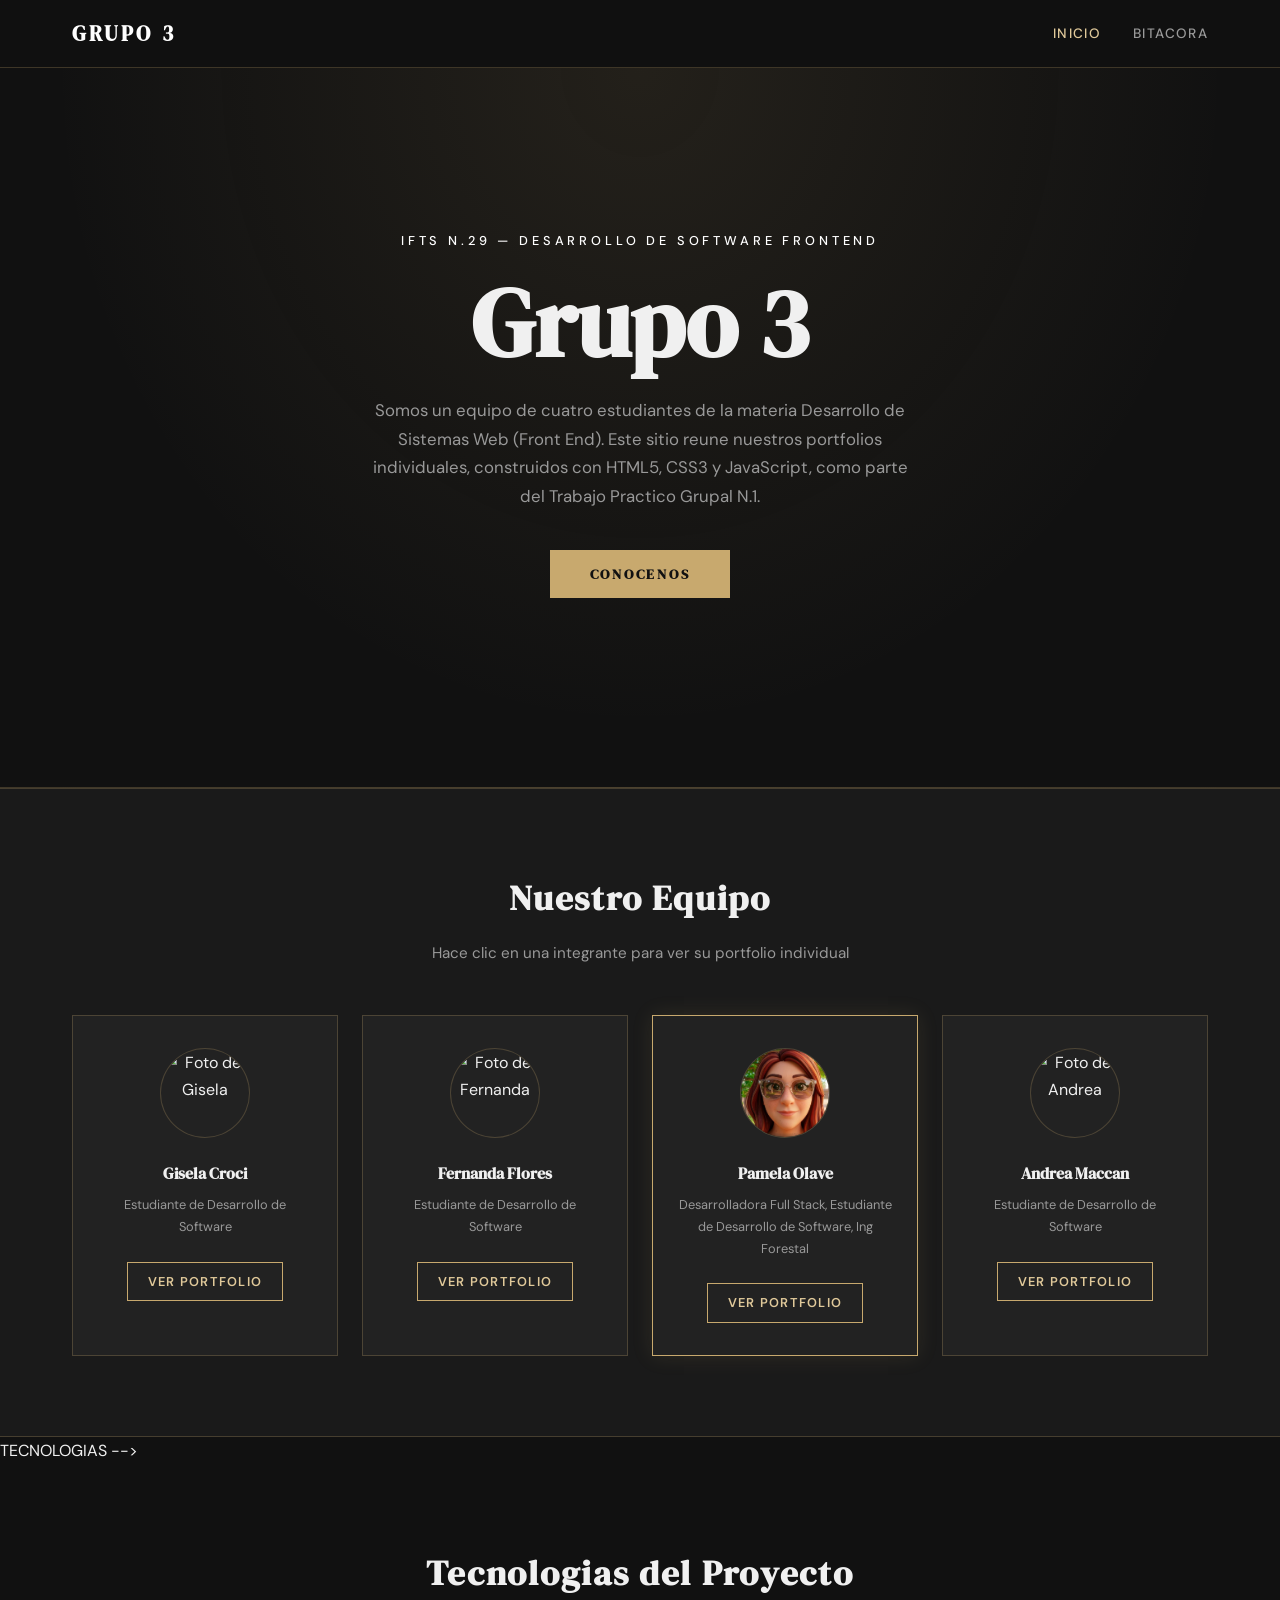
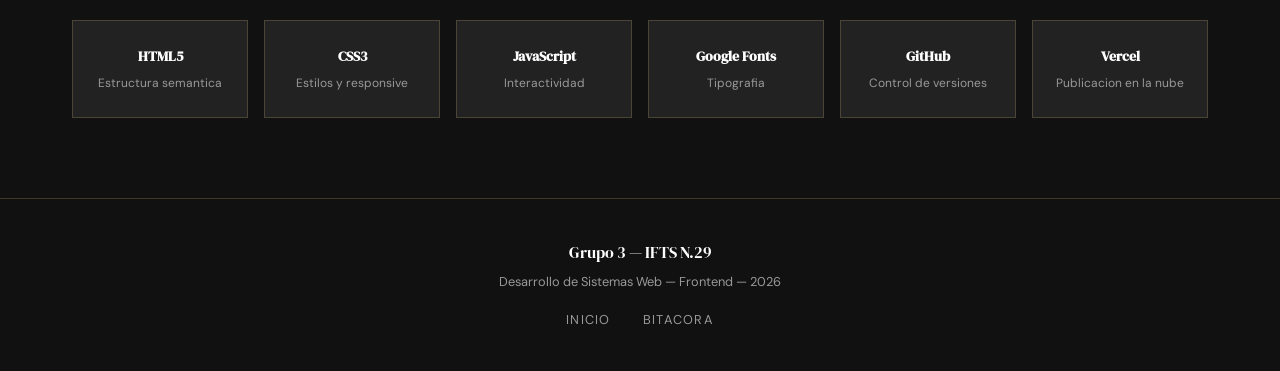
==== index.html @ 4eba495c "Primer commit — TP1 Grupal Grupo 3 IFTS N.29" ====
<!DOCTYPE html>
<html lang="es">
<head>
  <meta charset="UTF-8">
  <meta name="viewport" content="width=device-width, initial-scale=1.0">
  <title>Grupo 3 — IFTS N.29</title>

  <link rel="preconnect" href="https://fonts.googleapis.com">
  <link rel="preconnect" href="https://fonts.gstatic.com" crossorigin>
  <link href="https://fonts.googleapis.com/css2?family=DM+Serif+Display&family=DM+Sans:wght@300;400;500&display=swap" rel="stylesheet">

  <link rel="stylesheet" href="css/styles.css">
</head>
<body>

  <!-- HEADER: navegacion principal -->
  <header class="header">
    <div class="header-inner">
      <div class="logo">Grupo 3</div>
      <nav class="nav">
        <a href="index.html" class="nav-link activo">Inicio</a>
        <a href="bitacora.html" class="nav-link">Bitacora</a>
      </nav>
    </div>
  </header>

  <main>

    <!-- 
         HERO: presentacion principal del equipo -->
    <section class="hero">
      <div class="hero-contenido">
        <p class="hero-subtitulo">IFTS N.29 — Desarrollo de Software Frontend</p>
        <h1 class="hero-titulo">Grupo 3</h1>
        <p class="hero-descripcion">
          Somos un equipo de cuatro estudiantes de la materia Desarrollo de Sistemas Web (Front End).
          Este sitio reune nuestros portfolios individuales, construidos con HTML5, CSS3 y JavaScript,
          como parte del Trabajo Practico Grupal N.1.
        </p>
        <!-- Boton con interaccion JavaScript -->
        <button class="btn-saludo" id="btnSaludo" onclick="mostrarSaludo()">Conocenos</button>
        <p class="mensaje-saludo" id="mensajeSaludo"></p>
      </div>
    </section>

    <!-- 
         INTEGRANTES: links a cada pagina individual (hay q migrar el codigo ak)-->
    <section class="integrantes" id="integrantes">
      <div class="seccion-contenido">
        <h2 class="seccion-titulo">Nuestro Equipo</h2>
        <p class="seccion-subtitulo">Hace clic en una integrante para ver su portfolio individual</p>

        <div class="grilla-integrantes">

          <!-- Tarjeta Gisela -->
          <article class="tarjeta-integrante">
            <div class="tarjeta-avatar">
              <img class="avatar-img" src="img/gisela.jpg" alt="Foto de Gisela">
            </div>
            <div class="tarjeta-info">
              <h3 class="tarjeta-nombre">Gisela Croci</h3>
              <p class="tarjeta-rol">Estudiante de Desarrollo de Software</p>
              <a href="gisela.html" class="btn-ver-portfolio">Ver portfolio</a>
            </div>
          </article>

          <!-- Tarjeta Fernanda -->
          <article class="tarjeta-integrante">
            <div class="tarjeta-avatar">
              <img class="avatar-img" src="img/fernanda.jpg" alt="Foto de Fernanda">
            </div>
            <div class="tarjeta-info">
              <h3 class="tarjeta-nombre">Fernanda Flores</h3>
              <p class="tarjeta-rol">Estudiante de Desarrollo de Software</p>
              <a href="fernanda.html" class="btn-ver-portfolio">Ver portfolio</a>
            </div>
          </article>

          <!-- Tarjeta Pamela -->
          <article class="tarjeta-integrante destacada">
            <div class="tarjeta-avatar">
              <img class="avatar-img" src="img/img Pamela/pamela.jpg" alt="Foto de Pamela">
            </div>
            <div class="tarjeta-info">
              <h3 class="tarjeta-nombre">Pamela Olave</h3>
              <p class="tarjeta-rol">Desarrolladora Full Stack, Estudiante de Desarrollo de Software, Ing Forestal</p>
              <a href="pamela.html" class="btn-ver-portfolio">Ver portfolio</a>
            </div>
          </article>

          <!-- Tarjeta Andrea -->
          <article class="tarjeta-integrante">
            <div class="tarjeta-avatar">
              <img class="avatar-img" src="img/andrea.jpg" alt="Foto de Andrea">
            </div>
            <div class="tarjeta-info">
              <h3 class="tarjeta-nombre">Andrea Maccan</h3>
              <p class="tarjeta-rol">Estudiante de Desarrollo de Software</p>
              <a href="andrea.html" class="btn-ver-portfolio">Ver portfolio</a>
            </div>
          </article>

        </div>
      </div>
    </section>

    <!-->  TECNOLOGIAS  -->
    <section class="tecnologias" id="tecnologias">
      <div class="seccion-contenido">
        <h2 class="seccion-titulo">Tecnologias del Proyecto</h2>
        <div class="tech-grilla">
          <div class="tech-item">
            <span class="tech-nombre">HTML5</span>
            <span class="tech-desc">Estructura semantica</span>
          </div>
          <div class="tech-item">
            <span class="tech-nombre">CSS3</span>
            <span class="tech-desc">Estilos y responsive</span>
          </div>
          <div class="tech-item">
            <span class="tech-nombre">JavaScript</span>
            <span class="tech-desc">Interactividad</span>
          </div>
          <div class="tech-item">
            <span class="tech-nombre">Google Fonts</span>
            <span class="tech-desc">Tipografia</span>
          </div>
          <div class="tech-item">
            <span class="tech-nombre">GitHub</span>
            <span class="tech-desc">Control de versiones</span>
          </div>
          <div class="tech-item">
            <span class="tech-nombre">Vercel</span>
            <span class="tech-desc">Publicacion en la nube</span>
          </div>
        </div>
      </div>
    </section>

  </main>

  <!--    FOOTER: informacion del grupo y links utiles  -->
  <footer class="footer">
    <div class="footer-inner">
      <p class="footer-grupo">Grupo 3 — IFTS N.29</p>
      <p class="footer-materia">Desarrollo de Sistemas Web — Frontend — 2026</p>
      <nav class="footer-nav">
        <a href="index.html" class="footer-link">Inicio</a>
        <a href="bitacora.html" class="footer-link">Bitacora</a>
      </nav>
    </div>
  </footer>

  <!-- Archivo JavaScript separado, como pide el TP -->
  <script src="js/main.js"></script>

</body>
</html>
---- css/styles.css ----
/* Variables */
:root {
  --fondo:        #111111;
  --fondo-medio:  #1a1a1a;
  --fondo-tarjeta:#222222;
  --acento:       #c8a96e;
  --acento-claro: #e0c99a;
  --dorado:       #ffffff;
  --texto:        #f0f0f0;
  --texto-suave:  #999999;
  --borde:        rgba(200, 169, 110, 0.25);
  --sombra:       0 8px 32px rgba(0, 0, 0, 0.6);
}

/* Reset */
*, *::before, *::after {
  box-sizing: border-box;
  margin: 0;
  padding: 0;
}

html {
  scroll-behavior: smooth;
}

body {
  font-family: 'DM Sans', sans-serif;
  background-color: var(--fondo);
  color: var(--texto);
  line-height: 1.7;
  font-size: 1rem;
}

/* Header */
.header {
  position: sticky;
  top: 0;
  z-index: 100;
  background-color: rgba(17, 17, 17, 0.96);
  border-bottom: 1px solid var(--borde);
  backdrop-filter: blur(10px);
}

.header-inner {
  max-width: 1200px;
  margin: 0 auto;
  padding: 1rem 2rem;
  display: flex;
  justify-content: space-between;
  align-items: center;
}

.logo {
  font-family: 'DM Serif Display', serif;
  font-size: 1.3rem;
  font-weight: 700;
  color: var(--dorado);
  letter-spacing: 0.15em;
  text-transform: uppercase;
}

.nav {
  display: flex;
  gap: 2rem;
}

.nav-link {
  font-family: 'DM Sans', sans-serif;
  font-size: 0.85rem;
  font-weight: 500;
  color: var(--texto-suave);
  text-decoration: none;
  letter-spacing: 0.1em;
  text-transform: uppercase;
  transition: color 0.3s ease;
}

.nav-link:hover,
.nav-link.activo {
  color: var(--acento-claro);
}

/*HERO: seccion principal de bienvenida*/
.hero {
  min-height: 75vh;
  display: flex;
  align-items: center;
  justify-content: center;
  text-align: center;
  padding: 6rem 2rem 5rem;
  background:
    radial-gradient(ellipse at 50% 0%, rgba(200, 169, 110, 0.1) 0%, transparent 65%),
    var(--fondo);
  border-bottom: 1px solid var(--borde);
}

.hero-contenido {
  max-width: 700px;
}

.hero-subtitulo {
  font-family: 'DM Sans', sans-serif;
  font-size: 0.8rem;
  font-weight: 500;
  letter-spacing: 0.3em;
  text-transform: uppercase;
  color: var(--dorado);
  margin-bottom: 1.5rem;
  animation: fadeDown 0.8s ease both;
}

.hero-titulo {
  font-family: 'DM Serif Display', serif;
  font-size: clamp(3rem, 10vw, 6rem);
  font-weight: 900;
  color: var(--texto);
  line-height: 1;
  margin-bottom: 1.5rem;
  animation: fadeDown 0.8s ease 0.2s both;
}

.hero-descripcion {
  font-size: 1.05rem;
  color: var(--texto-suave);
  max-width: 550px;
  margin: 0 auto 2.5rem;
  animation: fadeDown 0.8s ease 0.4s both;
}

/* Boton saludo */
.btn-saludo {
  font-family: 'DM Serif Display', serif;
  font-size: 0.85rem;
  font-weight: 700;
  letter-spacing: 0.2em;
  text-transform: uppercase;
  color: var(--fondo);
  background-color: var(--acento);
  border: none;
  padding: 0.9rem 2.5rem;
  cursor: pointer;
  transition: background-color 0.3s ease, transform 0.2s ease;
  animation: fadeDown 0.8s ease 0.6s both;
}

.btn-saludo:hover {
  background-color: var(--acento-claro);
  transform: translateY(-2px);
}

.mensaje-saludo {
  margin-top: 1.2rem;
  font-size: 1rem;
  color: var(--dorado);
  font-style: italic;
  min-height: 1.5rem; 
  animation: fadeDown 0.8s ease 0.7s both;
}

/* Secciones */
.seccion-contenido {
  max-width: 1200px;
  margin: 0 auto;
  padding: 4rem 2rem;
}

.seccion-titulo {
  font-family: 'DM Serif Display', serif;
  font-size: clamp(1.5rem, 4vw, 2.2rem);
  font-weight: 700;
  color: var(--texto);
  text-align: center;
  margin-bottom: 0.75rem;
  letter-spacing: 0.05em;
}

.seccion-subtitulo {
  text-align: center;
  color: var(--texto-suave);
  font-size: 0.95rem;
  margin-bottom: 3rem;
}

/* Integrantes */
.integrantes {
  background-color: var(--fondo-medio);
  border-top: 1px solid var(--borde);
  border-bottom: 1px solid var(--borde);
}

.grilla-integrantes {
  display: grid;
  grid-template-columns: repeat(4, 1fr);
  gap: 1.5rem;
}

.tarjeta-integrante {
  background-color: var(--fondo-tarjeta);
  border: 1px solid var(--borde);
  padding: 2rem 1.5rem;
  text-align: center;
  transition: transform 0.3s ease, border-color 0.3s ease;
}

.tarjeta-integrante:hover {
  transform: translateY(-6px);
  border-color: var(--acento);
}

.tarjeta-integrante.destacada {
  border-color: var(--acento);
  box-shadow: 0 0 20px rgba(200, 169, 110, 0.12);
}

.tarjeta-avatar {
  width: 90px;
  height: 90px;
  margin: 0 auto 1.4rem;
  border-radius: 50%;
  overflow: hidden;
  border: 1px solid var(--borde);
  background-color: var(--fondo-tarjeta);
}

.avatar-img {
  width: 100%;
  height: 100%;
  object-fit: cover;
}

.tarjeta-nombre {
  font-family: 'DM Serif Display', serif;
  font-size: 1rem;
  font-weight: 700;
  color: var(--texto);
  margin-bottom: 0.4rem;
}

.tarjeta-rol {
  font-size: 0.8rem;
  color: var(--texto-suave);
  margin-bottom: 1.5rem;
}

.btn-ver-portfolio {
  display: inline-block;
  font-family: 'DM Sans', sans-serif;
  font-size: 0.8rem;
  font-weight: 600;
  letter-spacing: 0.1em;
  text-transform: uppercase;
  color: var(--acento-claro);
  text-decoration: none;
  border: 1px solid var(--acento);
  padding: 0.5rem 1.2rem;
  transition: background-color 0.3s ease, color 0.3s ease;
}

.btn-ver-portfolio:hover {
  background-color: var(--acento);
  color: var(--fondo);
}

/* Tecnologias */
.tech-grilla {
  display: grid;
  grid-template-columns: repeat(6, 1fr);
  gap: 1rem;
  margin-top: 1rem;
}

.tech-item {
  background-color: var(--fondo-tarjeta);
  border: 1px solid var(--borde);
  padding: 1.5rem 1rem;
  text-align: center;
  transition: border-color 0.3s ease, box-shadow 0.3s ease, transform 0.2s ease;
}

.tech-item:hover {
  border-color: var(--acento);
  box-shadow: 0 0 16px rgba(200, 169, 110, 0.1);
  transform: translateY(-3px);
}

.tech-nombre {
  display: block;
  font-family: 'DM Serif Display', serif;
  font-size: 0.85rem;
  font-weight: 700;
  color: var(--dorado);
  margin-bottom: 0.3rem;
}

.tech-desc {
  display: block;
  font-size: 0.75rem;
  color: var(--texto-suave);
}

/* Footer */
.footer {
  border-top: 1px solid var(--borde);
  padding: 2.5rem 2rem;
  text-align: center;
}

.footer-inner {
  max-width: 1200px;
  margin: 0 auto;
}

.footer-grupo {
  font-family: 'DM Serif Display', serif;
  font-size: 1rem;
  color: var(--dorado);
  margin-bottom: 0.3rem;
}

.footer-materia {
  font-size: 0.8rem;
  color: var(--texto-suave);
  margin-bottom: 1rem;
}

.footer-nav {
  display: flex;
  justify-content: center;
  gap: 2rem;
}

.footer-link {
  font-size: 0.8rem;
  color: var(--texto-suave);
  text-decoration: none;
  letter-spacing: 0.1em;
  text-transform: uppercase;
  transition: color 0.3s ease;
}

.footer-link:hover {
  color: var(--acento-claro);
}

/* Paginas individuales */
.pagina-header {
  padding: 5rem 2rem 3rem;
  text-align: center;
  background:
    radial-gradient(ellipse at 50% 0%, rgba(200, 169, 110, 0.08) 0%, transparent 60%),
    var(--fondo);
  border-bottom: 1px solid var(--borde);
}

.pagina-avatar {
  width: 130px;
  height: 130px;
  margin: 0 auto 1.5rem;
  border-radius: 50%;
  overflow: hidden;
  border: 2px solid var(--borde);
  background-color: var(--fondo-tarjeta);
}

.pagina-nombre {
  font-family: 'DM Serif Display', serif;
  font-size: clamp(1.8rem, 5vw, 2.8rem);
  font-weight: 900;
  color: var(--texto);
  margin-bottom: 0.5rem;
}

.pagina-rol {
  font-size: 0.9rem;
  color: var(--dorado);
  letter-spacing: 0.2em;
  text-transform: uppercase;
  margin-bottom: 1.5rem;
}

.btn-volver {
  display: inline-block;
  font-family: 'DM Sans', sans-serif;
  font-size: 0.8rem;
  font-weight: 600;
  letter-spacing: 0.1em;
  text-transform: uppercase;
  color: var(--texto-suave);
  text-decoration: none;
  border: 1px solid var(--borde);
  padding: 0.5rem 1.2rem;
  transition: border-color 0.3s ease, color 0.3s ease;
}

.btn-volver:hover {
  border-color: var(--acento);
  color: var(--acento-claro);
}

.pagina-contenido {
  max-width: 900px;
  margin: 0 auto;
  padding: 3rem 2rem;
}

.info-basica {
  display: flex;
  gap: 2rem;
  flex-wrap: wrap;
  margin-bottom: 2.5rem;
  padding: 1.5rem;
  background-color: var(--fondo-tarjeta);
  border: 1px solid var(--borde);
}

.info-item {
  display: flex;
  flex-direction: column;
  gap: 0.2rem;
}

.info-etiqueta {
  font-size: 0.7rem;
  font-weight: 600;
  letter-spacing: 0.2em;
  text-transform: uppercase;
  color: var(--dorado);
}

.info-valor {
  font-size: 1rem;
  color: var(--texto);
}

.bloque-titulo {
  font-family: 'DM Serif Display', serif;
  font-size: 1.1rem;
  font-weight: 700;
  color: var(--acento-claro);
  border-bottom: 1px solid var(--borde);
  padding-bottom: 0.5rem;
  margin-bottom: 1.2rem;
  margin-top: 2rem;
  letter-spacing: 0.1em;
}

.lista-habilidades {
  list-style: none;
  display: flex;
  flex-wrap: wrap;
  gap: 0.6rem;
  margin-bottom: 2rem;
}

.lista-habilidades li {
  background-color: var(--fondo-tarjeta);
  border: 1px solid var(--borde);
  padding: 0.4rem 1rem;
  font-size: 0.85rem;
  color: var(--texto-suave);
  transition: border-color 0.3s ease, color 0.3s ease;
}

.lista-habilidades li:hover {
  border-color: var(--acento);
  color: var(--acento-claro);
}

.grilla-items {
  display: grid;
  grid-template-columns: repeat(3, 1fr);
  gap: 1.2rem;
  margin-bottom: 2rem;
}

.item-card {
  background-color: var(--fondo-tarjeta);
  border: 1px solid var(--borde);
  padding: 1.2rem;
  transition: border-color 0.3s ease;
}

.item-card:hover {
  border-color: var(--acento);
}

.item-numero {
  font-family: 'DM Serif Display', serif;
  font-size: 0.7rem;
  color: var(--dorado);
  margin-bottom: 0.4rem;
  letter-spacing: 0.2em;
}

.item-nombre {
  font-size: 0.9rem;
  font-weight: 600;
  color: var(--texto);
}

/* Bitacora */
.bitacora-entrada {
  background-color: var(--fondo-tarjeta);
  border: 1px solid var(--borde);
  border-left: 3px solid var(--acento);
  padding: 1.8rem 2rem;
  margin-bottom: 1.2rem;
  transition: border-left-color 0.3s ease, box-shadow 0.3s ease;
}

.bitacora-entrada:hover {
  border-left-color: var(--acento-claro);
  box-shadow: -4px 0 20px rgba(200, 169, 110, 0.08);
}

.bitacora-fecha {
  font-size: 0.72rem;
  color: var(--acento);
  letter-spacing: 0.25em;
  text-transform: uppercase;
  margin-bottom: 0.5rem;
}

.bitacora-subtitulo {
  font-family: 'DM Serif Display', serif;
  font-size: 1.15rem;
  color: var(--texto);
  margin-bottom: 0.75rem;
  line-height: 1.3;
}

.bitacora-texto {
  font-size: 0.92rem;
  color: var(--texto-suave);
  line-height: 1.8;
}

/* Animaciones */
@keyframes fadeDown {
  from {
    opacity: 0;
    transform: translateY(-20px);
  }
  to {
    opacity: 1;
    transform: translateY(0);
  }
}

/* Responsive 900px */
@media (max-width: 900px) {
  .grilla-integrantes {
    grid-template-columns: repeat(2, 1fr);
  }

  .tech-grilla {
    grid-template-columns: repeat(3, 1fr);
  }

  .grilla-items {
    grid-template-columns: repeat(2, 1fr);
  }

  .header-inner {
    flex-direction: column;
    gap: 0.75rem;
    text-align: center;
  }
}

/* Responsive 400px */
@media (max-width: 400px) {
  .grilla-integrantes {
    grid-template-columns: 1fr;
  }

  .tech-grilla {
    grid-template-columns: repeat(2, 1fr);
  }

  .grilla-items {
    grid-template-columns: 1fr;
  }

  .info-basica {
    flex-direction: column;
  }

  .nav {
    flex-direction: column;
    gap: 0.5rem;
    align-items: center;
  }

  .hero-titulo {
    font-size: 2.5rem;
  }
}

/* Responsive 1200px */
@media (min-width: 1200px) {
  .seccion-contenido {
    padding: 5rem 2rem;
  }

  .hero {
    min-height: 80vh;
  }
}
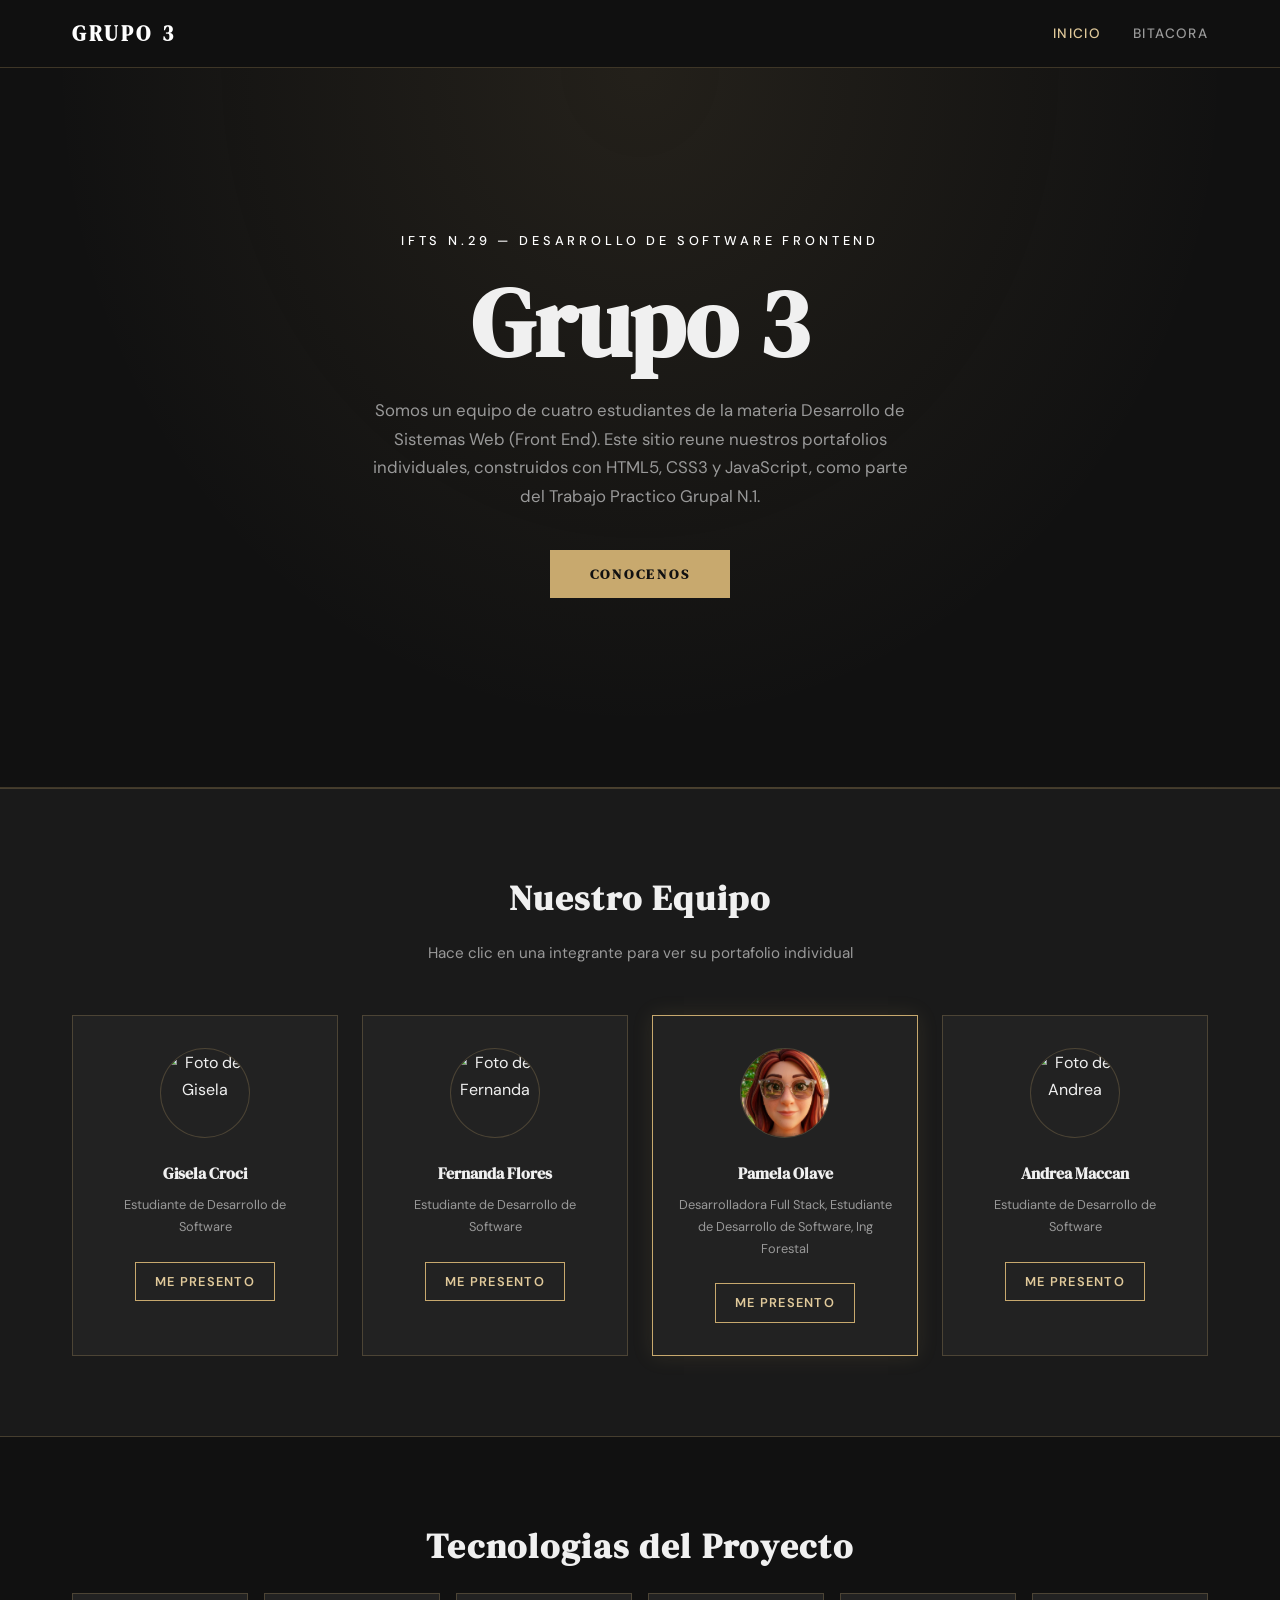
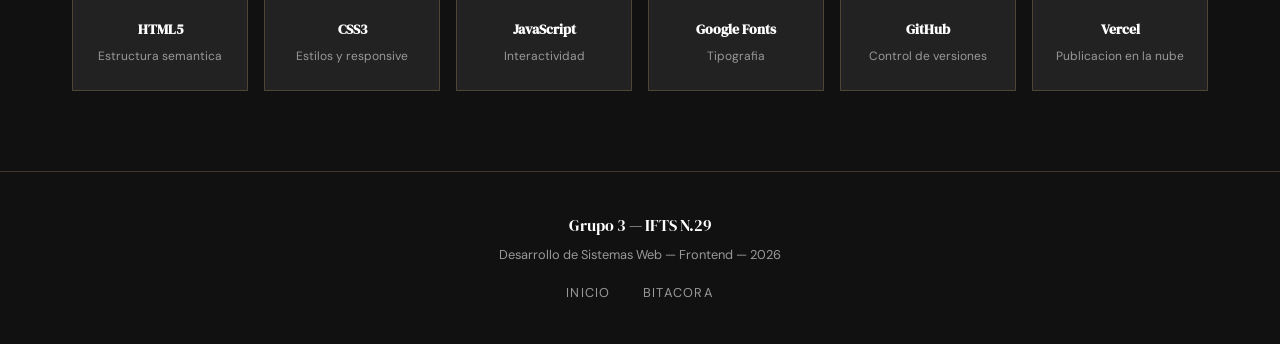
==== commit 3aa098fc: "Cambiar texto de botones y agregar estrellas fugaces en mi seccion" ====
--- a/index.html
+++ b/index.html
@@ -27,17 +27,17 @@
   <main>
 
     <!-- 
-         HERO: presentacion principal del equipo -->
+         HERO: presentacion principal del grupo -->
     <section class="hero">
       <div class="hero-contenido">
         <p class="hero-subtitulo">IFTS N.29 — Desarrollo de Software Frontend</p>
         <h1 class="hero-titulo">Grupo 3</h1>
         <p class="hero-descripcion">
           Somos un equipo de cuatro estudiantes de la materia Desarrollo de Sistemas Web (Front End).
-          Este sitio reune nuestros portfolios individuales, construidos con HTML5, CSS3 y JavaScript,
+          Este sitio reune nuestros portafolios individuales, construidos con HTML5, CSS3 y JavaScript,
           como parte del Trabajo Practico Grupal N.1.
         </p>
-        <!-- Boton con interaccion JavaScript -->
+        <!-- Boton con interaccion Javacript -->
         <button class="btn-saludo" id="btnSaludo" onclick="mostrarSaludo()">Conocenos</button>
         <p class="mensaje-saludo" id="mensajeSaludo"></p>
       </div>
@@ -48,7 +48,7 @@
     <section class="integrantes" id="integrantes">
       <div class="seccion-contenido">
         <h2 class="seccion-titulo">Nuestro Equipo</h2>
-        <p class="seccion-subtitulo">Hace clic en una integrante para ver su portfolio individual</p>
+        <p class="seccion-subtitulo">Hace clic en una integrante para ver su portafolio individual</p>
 
         <div class="grilla-integrantes">
 
@@ -60,7 +60,7 @@
             <div class="tarjeta-info">
               <h3 class="tarjeta-nombre">Gisela Croci</h3>
               <p class="tarjeta-rol">Estudiante de Desarrollo de Software</p>
-              <a href="gisela.html" class="btn-ver-portfolio">Ver portfolio</a>
+              <a href="gisela.html" class="btn-ver-portfolio">Me presento</a>
             </div>
           </article>
 
@@ -72,7 +72,7 @@
             <div class="tarjeta-info">
               <h3 class="tarjeta-nombre">Fernanda Flores</h3>
               <p class="tarjeta-rol">Estudiante de Desarrollo de Software</p>
-              <a href="fernanda.html" class="btn-ver-portfolio">Ver portfolio</a>
+              <a href="fernanda.html" class="btn-ver-portfolio">Me presento</a>
             </div>
           </article>
 
@@ -84,7 +84,7 @@
             <div class="tarjeta-info">
               <h3 class="tarjeta-nombre">Pamela Olave</h3>
               <p class="tarjeta-rol">Desarrolladora Full Stack, Estudiante de Desarrollo de Software, Ing Forestal</p>
-              <a href="pamela.html" class="btn-ver-portfolio">Ver portfolio</a>
+              <a href="pamela.html" class="btn-ver-portfolio">Me presento</a>
             </div>
           </article>
 
@@ -96,7 +96,7 @@
             <div class="tarjeta-info">
               <h3 class="tarjeta-nombre">Andrea Maccan</h3>
               <p class="tarjeta-rol">Estudiante de Desarrollo de Software</p>
-              <a href="andrea.html" class="btn-ver-portfolio">Ver portfolio</a>
+              <a href="andrea.html" class="btn-ver-portfolio">Me presento</a>
             </div>
           </article>
 
@@ -104,7 +104,7 @@
       </div>
     </section>
 
-    <!-->  TECNOLOGIAS  -->
+    <!-- TECNOLOGIAS  -->
     <section class="tecnologias" id="tecnologias">
       <div class="seccion-contenido">
         <h2 class="seccion-titulo">Tecnologias del Proyecto</h2>
@@ -139,7 +139,7 @@
 
   </main>
 
-  <!--    FOOTER: informacion del grupo y links utiles  -->
+  <!--    FOOTER:   -->
   <footer class="footer">
     <div class="footer-inner">
       <p class="footer-grupo">Grupo 3 — IFTS N.29</p>
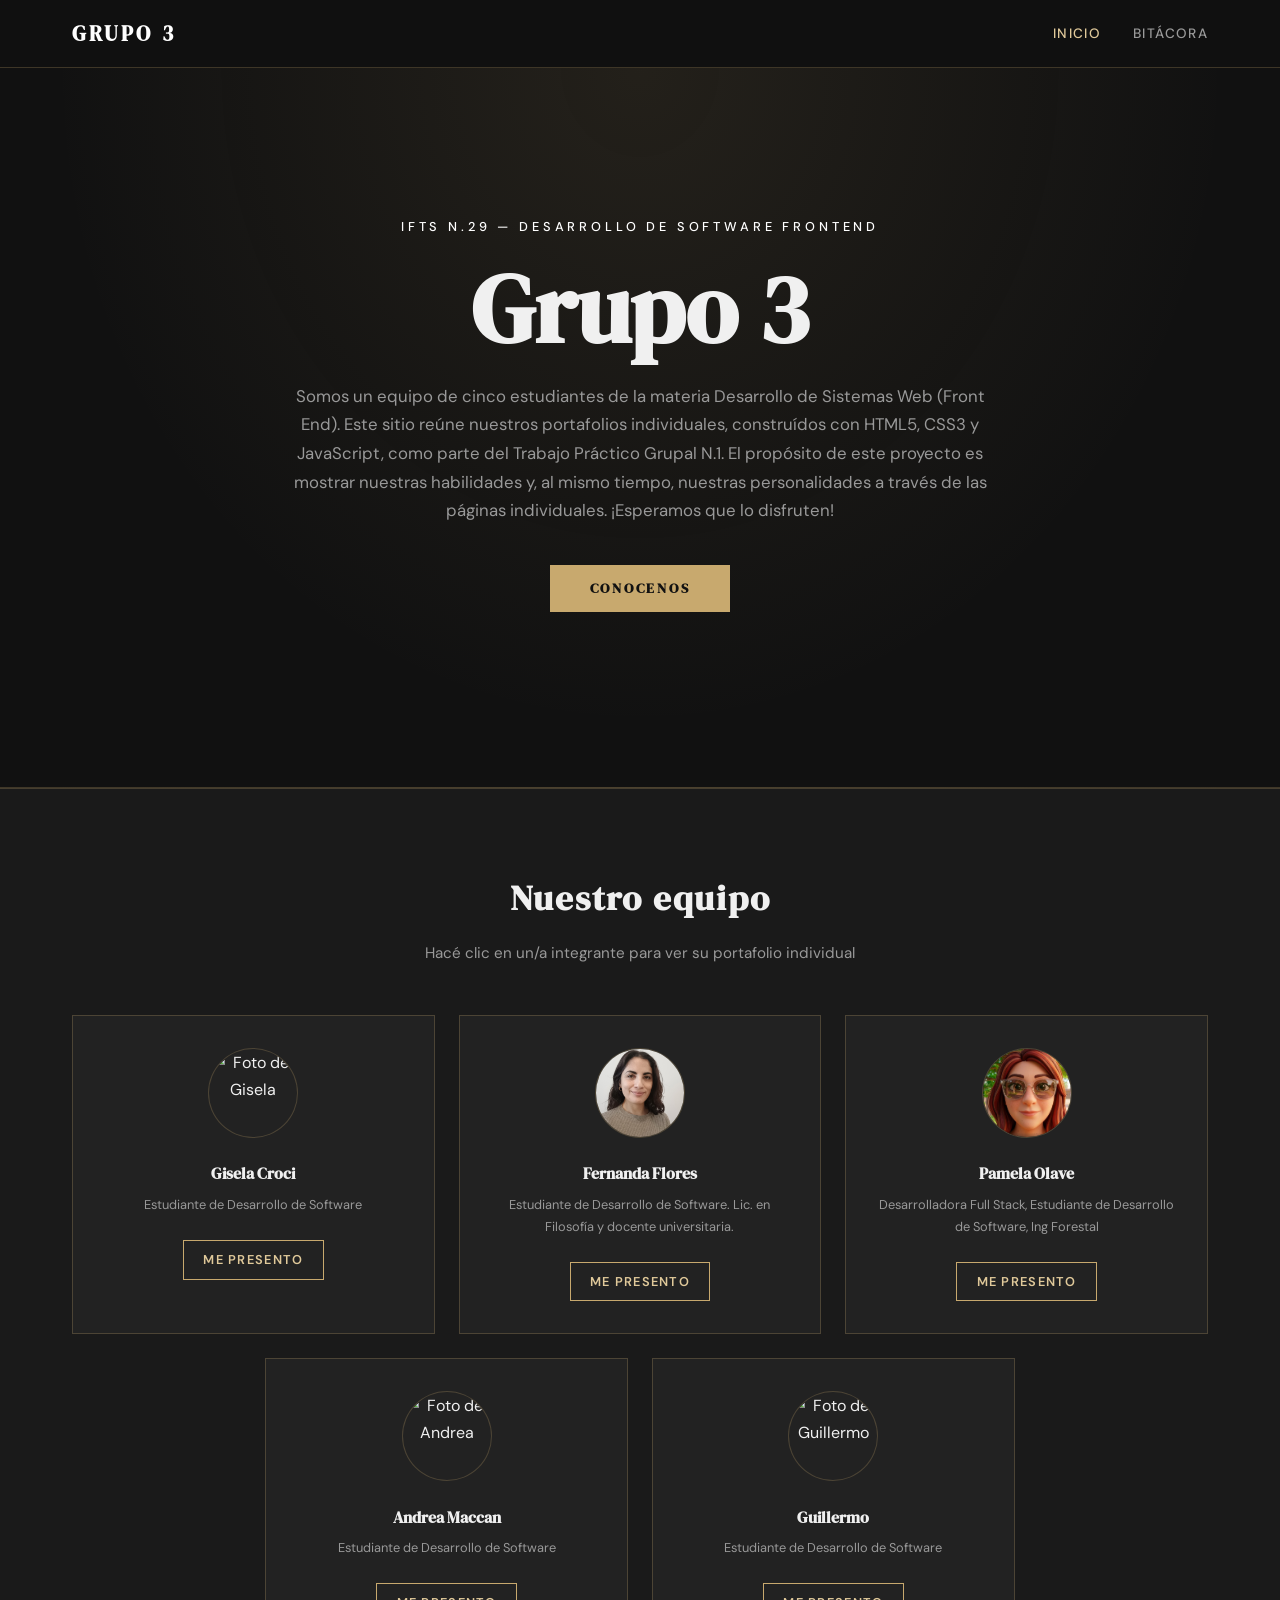
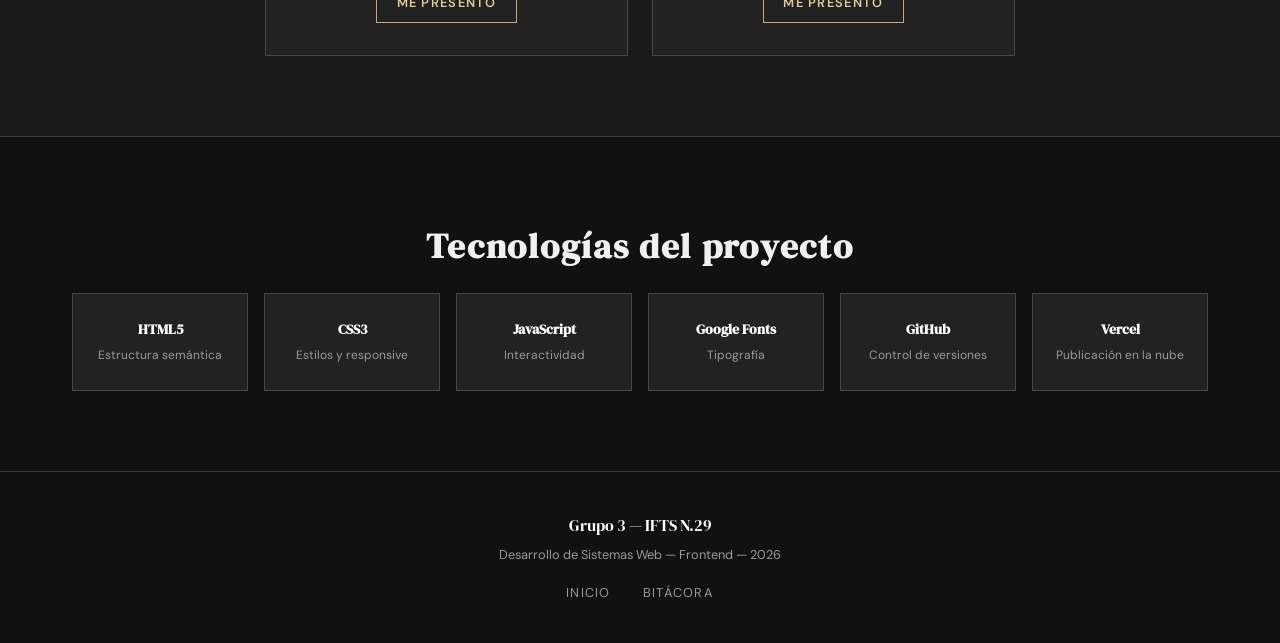
==== commit 76030723: "cambios varios y pagina personal" ====
--- a/index.html
+++ b/index.html
@@ -1,158 +1,209 @@
-<!DOCTYPE html>
+<!doctype html>
 <html lang="es">
-<head>
-  <meta charset="UTF-8">
-  <meta name="viewport" content="width=device-width, initial-scale=1.0">
-  <title>Grupo 3 — IFTS N.29</title>
-
-  <link rel="preconnect" href="https://fonts.googleapis.com">
-  <link rel="preconnect" href="https://fonts.gstatic.com" crossorigin>
-  <link href="https://fonts.googleapis.com/css2?family=DM+Serif+Display&family=DM+Sans:wght@300;400;500&display=swap" rel="stylesheet">
-
-  <link rel="stylesheet" href="css/styles.css">
-</head>
-<body>
-
-  <!-- HEADER: navegacion principal -->
-  <header class="header">
-    <div class="header-inner">
-      <div class="logo">Grupo 3</div>
-      <nav class="nav">
-        <a href="index.html" class="nav-link activo">Inicio</a>
-        <a href="bitacora.html" class="nav-link">Bitacora</a>
-      </nav>
-    </div>
-  </header>
-
-  <main>
-
-    <!-- 
+  <head>
+    <meta charset="UTF-8" />
+    <meta name="viewport" content="width=device-width, initial-scale=1.0" />
+    <title>Grupo 3 — IFTS N.29</title>
+
+    <link rel="preconnect" href="https://fonts.googleapis.com" />
+    <link rel="preconnect" href="https://fonts.gstatic.com" crossorigin />
+    <link
+      href="https://fonts.googleapis.com/css2?family=DM+Serif+Display&family=DM+Sans:wght@300;400;500&display=swap"
+      rel="stylesheet"
+    />
+
+    <link rel="stylesheet" href="css/styles.css" />
+  </head>
+  <body>
+    <!-- HEADER: navegacion principal -->
+    <header class="header">
+      <div class="header-inner">
+        <div class="logo">Grupo 3</div>
+        <nav class="nav">
+          <a href="index.html" class="nav-link activo">Inicio</a>
+          <a href="bitacora.html" class="nav-link">Bitácora</a>
+        </nav>
+      </div>
+    </header>
+
+    <main>
+      <!-- 
          HERO: presentacion principal del grupo -->
-    <section class="hero">
-      <div class="hero-contenido">
-        <p class="hero-subtitulo">IFTS N.29 — Desarrollo de Software Frontend</p>
-        <h1 class="hero-titulo">Grupo 3</h1>
-        <p class="hero-descripcion">
-          Somos un equipo de cuatro estudiantes de la materia Desarrollo de Sistemas Web (Front End).
-          Este sitio reune nuestros portafolios individuales, construidos con HTML5, CSS3 y JavaScript,
-          como parte del Trabajo Practico Grupal N.1.
-        </p>
-        <!-- Boton con interaccion Javacript -->
-        <button class="btn-saludo" id="btnSaludo" onclick="mostrarSaludo()">Conocenos</button>
-        <p class="mensaje-saludo" id="mensajeSaludo"></p>
-      </div>
-    </section>
-
-    <!-- 
+      <section class="hero">
+        <div class="hero-contenido">
+          <p class="hero-subtitulo">
+            IFTS N.29 — Desarrollo de Software Frontend
+          </p>
+          <h1 class="hero-titulo">Grupo 3</h1>
+          <p class="hero-descripcion">
+            Somos un equipo de cinco estudiantes de la materia Desarrollo de
+            Sistemas Web (Front End). Este sitio reúne nuestros portafolios
+            individuales, construídos con HTML5, CSS3 y JavaScript, como parte
+            del Trabajo Práctico Grupal N.1. El propósito de este proyecto es
+            mostrar nuestras habilidades y, al mismo tiempo, nuestras
+            personalidades a través de las páginas individuales. ¡Esperamos que
+            lo disfruten!
+          </p>
+          <!-- Boton con interaccion Javacript -->
+          <button class="btn-saludo" id="btnSaludo" onclick="mostrarSaludo()">
+            Conocenos
+          </button>
+          <p class="mensaje-saludo" id="mensajeSaludo"></p>
+        </div>
+      </section>
+
+      <!-- 
          INTEGRANTES: links a cada pagina individual (hay q migrar el codigo ak)-->
-    <section class="integrantes" id="integrantes">
-      <div class="seccion-contenido">
-        <h2 class="seccion-titulo">Nuestro Equipo</h2>
-        <p class="seccion-subtitulo">Hace clic en una integrante para ver su portafolio individual</p>
-
-        <div class="grilla-integrantes">
-
-          <!-- Tarjeta Gisela -->
-          <article class="tarjeta-integrante">
-            <div class="tarjeta-avatar">
-              <img class="avatar-img" src="img/gisela.jpg" alt="Foto de Gisela">
-            </div>
-            <div class="tarjeta-info">
-              <h3 class="tarjeta-nombre">Gisela Croci</h3>
-              <p class="tarjeta-rol">Estudiante de Desarrollo de Software</p>
-              <a href="gisela.html" class="btn-ver-portfolio">Me presento</a>
-            </div>
-          </article>
-
-          <!-- Tarjeta Fernanda -->
-          <article class="tarjeta-integrante">
-            <div class="tarjeta-avatar">
-              <img class="avatar-img" src="img/fernanda.jpg" alt="Foto de Fernanda">
-            </div>
-            <div class="tarjeta-info">
-              <h3 class="tarjeta-nombre">Fernanda Flores</h3>
-              <p class="tarjeta-rol">Estudiante de Desarrollo de Software</p>
-              <a href="fernanda.html" class="btn-ver-portfolio">Me presento</a>
-            </div>
-          </article>
-
-          <!-- Tarjeta Pamela -->
-          <article class="tarjeta-integrante destacada">
-            <div class="tarjeta-avatar">
-              <img class="avatar-img" src="img/img Pamela/pamela.jpg" alt="Foto de Pamela">
-            </div>
-            <div class="tarjeta-info">
-              <h3 class="tarjeta-nombre">Pamela Olave</h3>
-              <p class="tarjeta-rol">Desarrolladora Full Stack, Estudiante de Desarrollo de Software, Ing Forestal</p>
-              <a href="pamela.html" class="btn-ver-portfolio">Me presento</a>
-            </div>
-          </article>
-
-          <!-- Tarjeta Andrea -->
-          <article class="tarjeta-integrante">
-            <div class="tarjeta-avatar">
-              <img class="avatar-img" src="img/andrea.jpg" alt="Foto de Andrea">
-            </div>
-            <div class="tarjeta-info">
-              <h3 class="tarjeta-nombre">Andrea Maccan</h3>
-              <p class="tarjeta-rol">Estudiante de Desarrollo de Software</p>
-              <a href="andrea.html" class="btn-ver-portfolio">Me presento</a>
-            </div>
-          </article>
-
-        </div>
-      </div>
-    </section>
-
-    <!-- TECNOLOGIAS  -->
-    <section class="tecnologias" id="tecnologias">
-      <div class="seccion-contenido">
-        <h2 class="seccion-titulo">Tecnologias del Proyecto</h2>
-        <div class="tech-grilla">
-          <div class="tech-item">
-            <span class="tech-nombre">HTML5</span>
-            <span class="tech-desc">Estructura semantica</span>
-          </div>
-          <div class="tech-item">
-            <span class="tech-nombre">CSS3</span>
-            <span class="tech-desc">Estilos y responsive</span>
-          </div>
-          <div class="tech-item">
-            <span class="tech-nombre">JavaScript</span>
-            <span class="tech-desc">Interactividad</span>
-          </div>
-          <div class="tech-item">
-            <span class="tech-nombre">Google Fonts</span>
-            <span class="tech-desc">Tipografia</span>
-          </div>
-          <div class="tech-item">
-            <span class="tech-nombre">GitHub</span>
-            <span class="tech-desc">Control de versiones</span>
-          </div>
-          <div class="tech-item">
-            <span class="tech-nombre">Vercel</span>
-            <span class="tech-desc">Publicacion en la nube</span>
+      <section class="integrantes" id="integrantes">
+        <div class="seccion-contenido">
+          <h2 class="seccion-titulo">Nuestro equipo</h2>
+          <p class="seccion-subtitulo">
+            Hacé clic en un/a integrante para ver su portafolio individual
+          </p>
+
+          <div class="grilla-integrantes">
+            <!-- Tarjeta Gisela -->
+            <article class="tarjeta-integrante">
+              <div class="tarjeta-avatar">
+                <img
+                  class="avatar-img"
+                  src="img/gisela.jpg"
+                  alt="Foto de Gisela"
+                />
+              </div>
+              <div class="tarjeta-info">
+                <h3 class="tarjeta-nombre">Gisela Croci</h3>
+                <p class="tarjeta-rol">Estudiante de Desarrollo de Software</p>
+                <a href="gisela.html" class="btn-ver-portfolio">Me presento</a>
+              </div>
+            </article>
+
+            <!-- Tarjeta Fernanda -->
+            <article class="tarjeta-integrante">
+              <div class="tarjeta-avatar">
+                <img
+                  class="avatar-img"
+                  src="img/fernanda.jpg"
+                  alt="Foto de Fernanda"
+                />
+              </div>
+              <div class="tarjeta-info">
+                <h3 class="tarjeta-nombre">Fernanda Flores</h3>
+                <p class="tarjeta-rol">
+                  Estudiante de Desarrollo de Software. Lic. en Filosofía y
+                  docente universitaria.
+                </p>
+                <a href="fernanda.html" class="btn-ver-portfolio"
+                  >Me presento</a
+                >
+              </div>
+            </article>
+
+            <!-- Tarjeta Pamela -->
+            <article class="tarjeta-integrante">
+              <div class="tarjeta-avatar">
+                <img
+                  class="avatar-img"
+                  src="img/img Pamela/pamela.jpg"
+                  alt="Foto de Pamela"
+                />
+              </div>
+              <div class="tarjeta-info">
+                <h3 class="tarjeta-nombre">Pamela Olave</h3>
+                <p class="tarjeta-rol">
+                  Desarrolladora Full Stack, Estudiante de Desarrollo de
+                  Software, Ing Forestal
+                </p>
+                <a href="pamela.html" class="btn-ver-portfolio">Me presento</a>
+              </div>
+            </article>
+
+            <!-- Tarjeta Andrea -->
+            <article class="tarjeta-integrante">
+              <div class="tarjeta-avatar">
+                <img
+                  class="avatar-img"
+                  src="img/andrea.jpg"
+                  alt="Foto de Andrea"
+                />
+              </div>
+              <div class="tarjeta-info">
+                <h3 class="tarjeta-nombre">Andrea Maccan</h3>
+                <p class="tarjeta-rol">Estudiante de Desarrollo de Software</p>
+                <a href="andrea.html" class="btn-ver-portfolio">Me presento</a>
+              </div>
+            </article>
+
+            <!-- Tarjeta Guillermo -->
+            <article class="tarjeta-integrante">
+              <div class="tarjeta-avatar">
+                <img
+                  class="avatar-img"
+                  src="img/guillermo.jpg"
+                  alt="Foto de Guillermo"
+                />
+              </div>
+              <div class="tarjeta-info">
+                <h3 class="tarjeta-nombre">Guillermo</h3>
+                <p class="tarjeta-rol">Estudiante de Desarrollo de Software</p>
+                <a href="guillermo.html" class="btn-ver-portfolio"
+                  >Me presento</a
+                >
+              </div>
+            </article>
           </div>
         </div>
+      </section>
+
+      <!-- TECNOLOGIAS  -->
+      <section class="tecnologias" id="tecnologias">
+        <div class="seccion-contenido">
+          <h2 class="seccion-titulo">Tecnologías del proyecto</h2>
+          <div class="tech-grilla">
+            <div class="tech-item">
+              <span class="tech-nombre">HTML5</span>
+              <span class="tech-desc">Estructura semántica</span>
+            </div>
+            <div class="tech-item">
+              <span class="tech-nombre">CSS3</span>
+              <span class="tech-desc">Estilos y responsive</span>
+            </div>
+            <div class="tech-item">
+              <span class="tech-nombre">JavaScript</span>
+              <span class="tech-desc">Interactividad</span>
+            </div>
+            <div class="tech-item">
+              <span class="tech-nombre">Google Fonts</span>
+              <span class="tech-desc">Tipografía</span>
+            </div>
+            <div class="tech-item">
+              <span class="tech-nombre">GitHub</span>
+              <span class="tech-desc">Control de versiones</span>
+            </div>
+            <div class="tech-item">
+              <span class="tech-nombre">Vercel</span>
+              <span class="tech-desc">Publicación en la nube</span>
+            </div>
+          </div>
+        </div>
+      </section>
+    </main>
+
+    <!--    FOOTER:   -->
+    <footer class="footer">
+      <div class="footer-inner">
+        <p class="footer-grupo">Grupo 3 — IFTS N.29</p>
+        <p class="footer-materia">
+          Desarrollo de Sistemas Web — Frontend — 2026
+        </p>
+        <nav class="footer-nav">
+          <a href="index.html" class="footer-link">Inicio</a>
+          <a href="bitacora.html" class="footer-link">Bitácora</a>
+        </nav>
       </div>
-    </section>
-
-  </main>
-
-  <!--    FOOTER:   -->
-  <footer class="footer">
-    <div class="footer-inner">
-      <p class="footer-grupo">Grupo 3 — IFTS N.29</p>
-      <p class="footer-materia">Desarrollo de Sistemas Web — Frontend — 2026</p>
-      <nav class="footer-nav">
-        <a href="index.html" class="footer-link">Inicio</a>
-        <a href="bitacora.html" class="footer-link">Bitacora</a>
-      </nav>
-    </div>
-  </footer>
-
-  <!-- Archivo JavaScript separado, como pide el TP -->
-  <script src="js/main.js"></script>
-
-</body>
+    </footer>
+
+    <!-- Archivo JavaScript separado, como pide el TP -->
+    <script src="js/main.js"></script>
+  </body>
 </html>
--- a/css/styles.css
+++ b/css/styles.css
@@ -1,20 +1,21 @@
-
 /* Variables */
 :root {
-  --fondo:        #111111;
-  --fondo-medio:  #1a1a1a;
-  --fondo-tarjeta:#222222;
-  --acento:       #c8a96e;
+  --fondo: #111111;
+  --fondo-medio: #1a1a1a;
+  --fondo-tarjeta: #222222;
+  --acento: #c8a96e;
   --acento-claro: #e0c99a;
-  --dorado:       #ffffff;
-  --texto:        #f0f0f0;
-  --texto-suave:  #999999;
-  --borde:        rgba(200, 169, 110, 0.25);
-  --sombra:       0 8px 32px rgba(0, 0, 0, 0.6);
+  --dorado: #ffffff;
+  --texto: #f0f0f0;
+  --texto-suave: #999999;
+  --borde: rgba(200, 169, 110, 0.25);
+  --sombra: 0 8px 32px rgba(0, 0, 0, 0.6);
 }
 
 /* Reset */
-*, *::before, *::after {
+*,
+*::before,
+*::after {
   box-sizing: border-box;
   margin: 0;
   padding: 0;
@@ -25,7 +26,7 @@
 }
 
 body {
-  font-family: 'DM Sans', sans-serif;
+  font-family: "DM Sans", sans-serif;
   background-color: var(--fondo);
   color: var(--texto);
   line-height: 1.7;
@@ -52,7 +53,7 @@
 }
 
 .logo {
-  font-family: 'DM Serif Display', serif;
+  font-family: "DM Serif Display", serif;
   font-size: 1.3rem;
   font-weight: 700;
   color: var(--dorado);
@@ -66,7 +67,7 @@
 }
 
 .nav-link {
-  font-family: 'DM Sans', sans-serif;
+  font-family: "DM Sans", sans-serif;
   font-size: 0.85rem;
   font-weight: 500;
   color: var(--texto-suave);
@@ -90,7 +91,11 @@
   text-align: center;
   padding: 6rem 2rem 5rem;
   background:
-    radial-gradient(ellipse at 50% 0%, rgba(200, 169, 110, 0.1) 0%, transparent 65%),
+    radial-gradient(
+      ellipse at 50% 0%,
+      rgba(200, 169, 110, 0.1) 0%,
+      transparent 65%
+    ),
     var(--fondo);
   border-bottom: 1px solid var(--borde);
 }
@@ -100,7 +105,7 @@
 }
 
 .hero-subtitulo {
-  font-family: 'DM Sans', sans-serif;
+  font-family: "DM Sans", sans-serif;
   font-size: 0.8rem;
   font-weight: 500;
   letter-spacing: 0.3em;
@@ -111,7 +116,7 @@
 }
 
 .hero-titulo {
-  font-family: 'DM Serif Display', serif;
+  font-family: "DM Serif Display", serif;
   font-size: clamp(3rem, 10vw, 6rem);
   font-weight: 900;
   color: var(--texto);
@@ -123,14 +128,14 @@
 .hero-descripcion {
   font-size: 1.05rem;
   color: var(--texto-suave);
-  max-width: 550px;
+  max-width: 800px;
   margin: 0 auto 2.5rem;
   animation: fadeDown 0.8s ease 0.4s both;
 }
 
 /* Boton saludo */
 .btn-saludo {
-  font-family: 'DM Serif Display', serif;
+  font-family: "DM Serif Display", serif;
   font-size: 0.85rem;
   font-weight: 700;
   letter-spacing: 0.2em;
@@ -140,7 +145,9 @@
   border: none;
   padding: 0.9rem 2.5rem;
   cursor: pointer;
-  transition: background-color 0.3s ease, transform 0.2s ease;
+  transition:
+    background-color 0.3s ease,
+    transform 0.2s ease;
   animation: fadeDown 0.8s ease 0.6s both;
 }
 
@@ -154,7 +161,7 @@
   font-size: 1rem;
   color: var(--dorado);
   font-style: italic;
-  min-height: 1.5rem; 
+  min-height: 1.5rem;
   animation: fadeDown 0.8s ease 0.7s both;
 }
 
@@ -166,7 +173,7 @@
 }
 
 .seccion-titulo {
-  font-family: 'DM Serif Display', serif;
+  font-family: "DM Serif Display", serif;
   font-size: clamp(1.5rem, 4vw, 2.2rem);
   font-weight: 700;
   color: var(--texto);
@@ -191,8 +198,20 @@
 
 .grilla-integrantes {
   display: grid;
-  grid-template-columns: repeat(4, 1fr);
+  grid-template-columns: repeat(6, 1fr);
   gap: 1.5rem;
+}
+
+.grilla-integrantes .tarjeta-integrante:nth-child(-n+3) {
+  grid-column: span 2;
+}
+
+.grilla-integrantes .tarjeta-integrante:nth-child(4) {
+  grid-column: 2 / span 2;
+}
+
+.grilla-integrantes .tarjeta-integrante:nth-child(5) {
+  grid-column: 4 / span 2;
 }
 
 .tarjeta-integrante {
@@ -200,7 +219,9 @@
   border: 1px solid var(--borde);
   padding: 2rem 1.5rem;
   text-align: center;
-  transition: transform 0.3s ease, border-color 0.3s ease;
+  transition:
+    transform 0.3s ease,
+    border-color 0.3s ease;
 }
 
 .tarjeta-integrante:hover {
@@ -230,7 +251,7 @@
 }
 
 .tarjeta-nombre {
-  font-family: 'DM Serif Display', serif;
+  font-family: "DM Serif Display", serif;
   font-size: 1rem;
   font-weight: 700;
   color: var(--texto);
@@ -245,7 +266,7 @@
 
 .btn-ver-portfolio {
   display: inline-block;
-  font-family: 'DM Sans', sans-serif;
+  font-family: "DM Sans", sans-serif;
   font-size: 0.8rem;
   font-weight: 600;
   letter-spacing: 0.1em;
@@ -254,7 +275,9 @@
   text-decoration: none;
   border: 1px solid var(--acento);
   padding: 0.5rem 1.2rem;
-  transition: background-color 0.3s ease, color 0.3s ease;
+  transition:
+    background-color 0.3s ease,
+    color 0.3s ease;
 }
 
 .btn-ver-portfolio:hover {
@@ -275,7 +298,10 @@
   border: 1px solid var(--borde);
   padding: 1.5rem 1rem;
   text-align: center;
-  transition: border-color 0.3s ease, box-shadow 0.3s ease, transform 0.2s ease;
+  transition:
+    border-color 0.3s ease,
+    box-shadow 0.3s ease,
+    transform 0.2s ease;
 }
 
 .tech-item:hover {
@@ -286,7 +312,7 @@
 
 .tech-nombre {
   display: block;
-  font-family: 'DM Serif Display', serif;
+  font-family: "DM Serif Display", serif;
   font-size: 0.85rem;
   font-weight: 700;
   color: var(--dorado);
@@ -312,7 +338,7 @@
 }
 
 .footer-grupo {
-  font-family: 'DM Serif Display', serif;
+  font-family: "DM Serif Display", serif;
   font-size: 1rem;
   color: var(--dorado);
   margin-bottom: 0.3rem;
@@ -348,7 +374,11 @@
   padding: 5rem 2rem 3rem;
   text-align: center;
   background:
-    radial-gradient(ellipse at 50% 0%, rgba(200, 169, 110, 0.08) 0%, transparent 60%),
+    radial-gradient(
+      ellipse at 50% 0%,
+      rgba(200, 169, 110, 0.08) 0%,
+      transparent 60%
+    ),
     var(--fondo);
   border-bottom: 1px solid var(--borde);
 }
@@ -364,7 +394,7 @@
 }
 
 .pagina-nombre {
-  font-family: 'DM Serif Display', serif;
+  font-family: "DM Serif Display", serif;
   font-size: clamp(1.8rem, 5vw, 2.8rem);
   font-weight: 900;
   color: var(--texto);
@@ -381,7 +411,7 @@
 
 .btn-volver {
   display: inline-block;
-  font-family: 'DM Sans', sans-serif;
+  font-family: "DM Sans", sans-serif;
   font-size: 0.8rem;
   font-weight: 600;
   letter-spacing: 0.1em;
@@ -390,7 +420,9 @@
   text-decoration: none;
   border: 1px solid var(--borde);
   padding: 0.5rem 1.2rem;
-  transition: border-color 0.3s ease, color 0.3s ease;
+  transition:
+    border-color 0.3s ease,
+    color 0.3s ease;
 }
 
 .btn-volver:hover {
@@ -434,7 +466,7 @@
 }
 
 .bloque-titulo {
-  font-family: 'DM Serif Display', serif;
+  font-family: "DM Serif Display", serif;
   font-size: 1.1rem;
   font-weight: 700;
   color: var(--acento-claro);
@@ -459,7 +491,9 @@
   padding: 0.4rem 1rem;
   font-size: 0.85rem;
   color: var(--texto-suave);
-  transition: border-color 0.3s ease, color 0.3s ease;
+  transition:
+    border-color 0.3s ease,
+    color 0.3s ease;
 }
 
 .lista-habilidades li:hover {
@@ -486,7 +520,7 @@
 }
 
 .item-numero {
-  font-family: 'DM Serif Display', serif;
+  font-family: "DM Serif Display", serif;
   font-size: 0.7rem;
   color: var(--dorado);
   margin-bottom: 0.4rem;
@@ -506,7 +540,9 @@
   border-left: 3px solid var(--acento);
   padding: 1.8rem 2rem;
   margin-bottom: 1.2rem;
-  transition: border-left-color 0.3s ease, box-shadow 0.3s ease;
+  transition:
+    border-left-color 0.3s ease,
+    box-shadow 0.3s ease;
 }
 
 .bitacora-entrada:hover {
@@ -523,7 +559,7 @@
 }
 
 .bitacora-subtitulo {
-  font-family: 'DM Serif Display', serif;
+  font-family: "DM Serif Display", serif;
   font-size: 1.15rem;
   color: var(--texto);
   margin-bottom: 0.75rem;
@@ -554,6 +590,10 @@
     grid-template-columns: repeat(2, 1fr);
   }
 
+  .grilla-integrantes .tarjeta-integrante:nth-child(n) {
+    grid-column: span 1;
+  }
+
   .tech-grilla {
     grid-template-columns: repeat(3, 1fr);
   }
@@ -569,10 +609,14 @@
   }
 }
 
-/* Responsive 400px */
-@media (max-width: 400px) {
+/* Responsive 600px */
+@media (max-width: 600px) {
   .grilla-integrantes {
     grid-template-columns: 1fr;
+  }
+
+  .grilla-integrantes .tarjeta-integrante:nth-child(n) {
+    grid-column: span 1;
   }
 
   .tech-grilla {
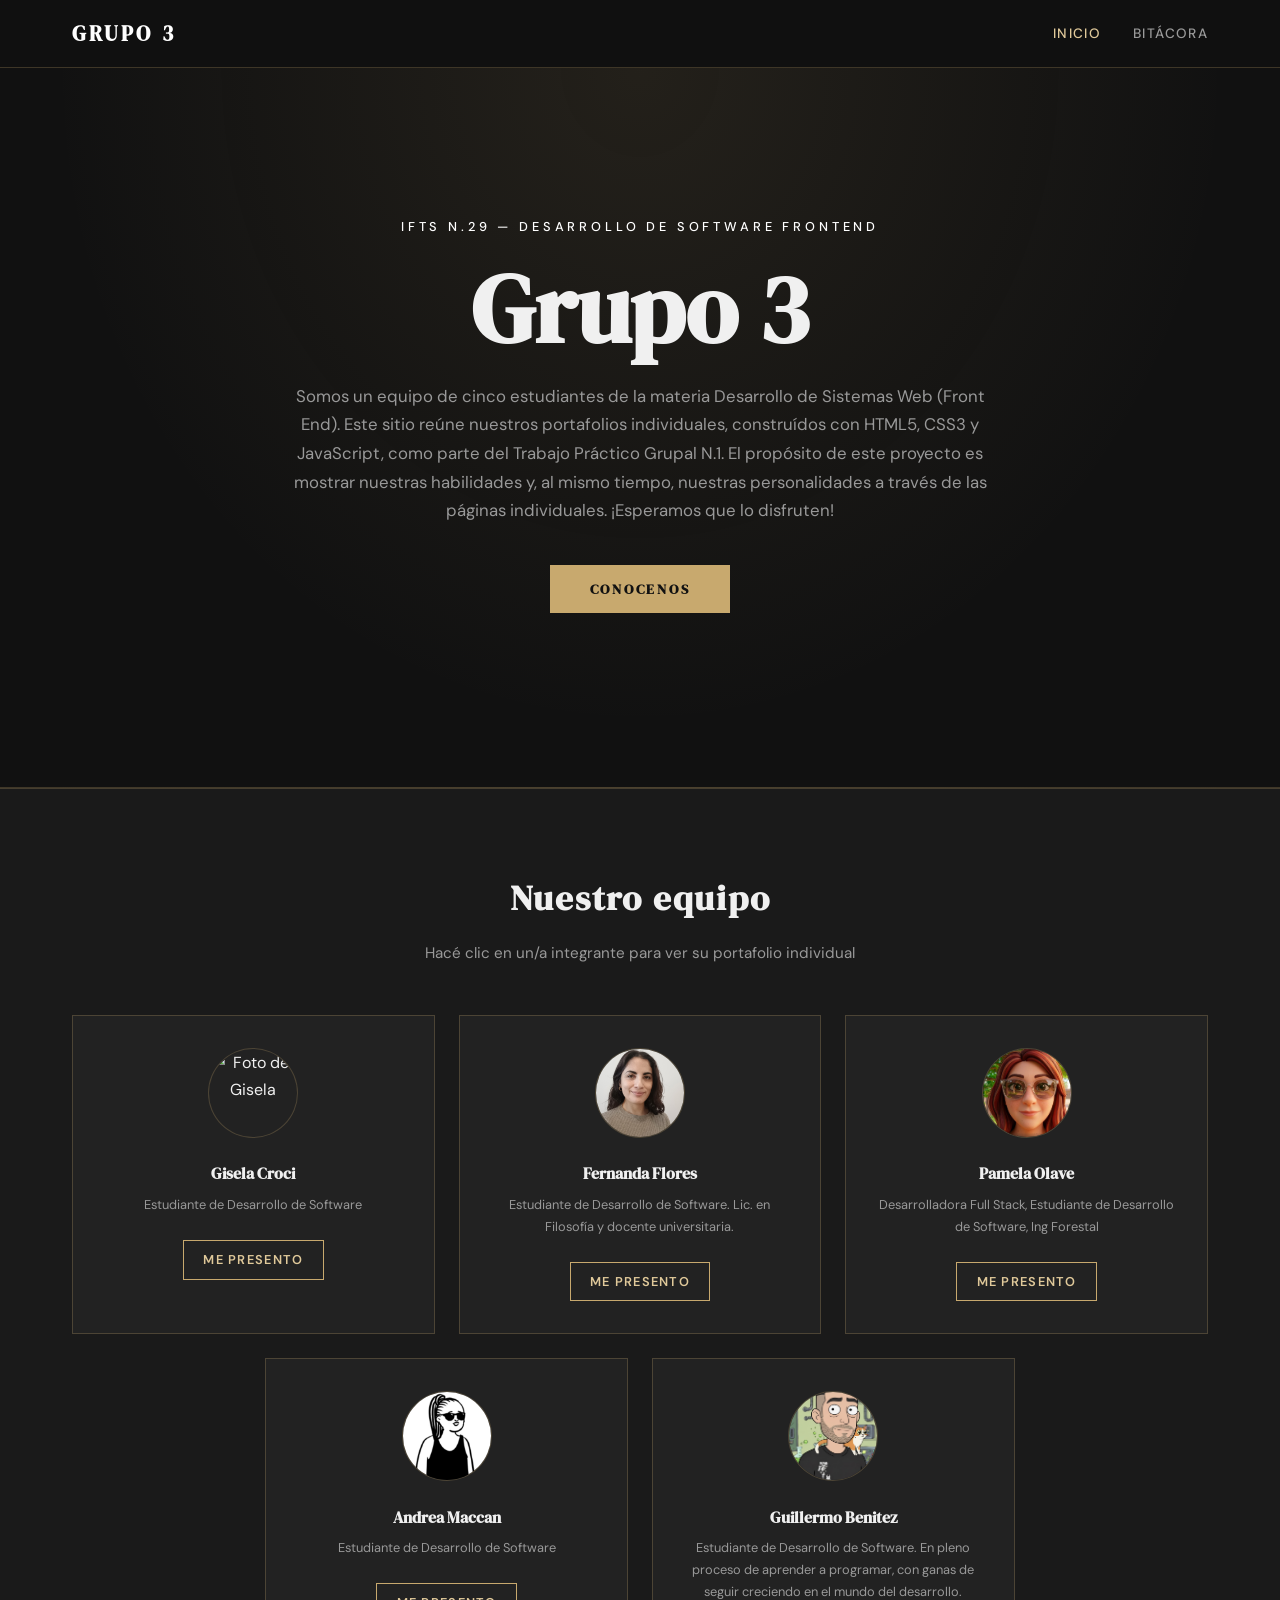
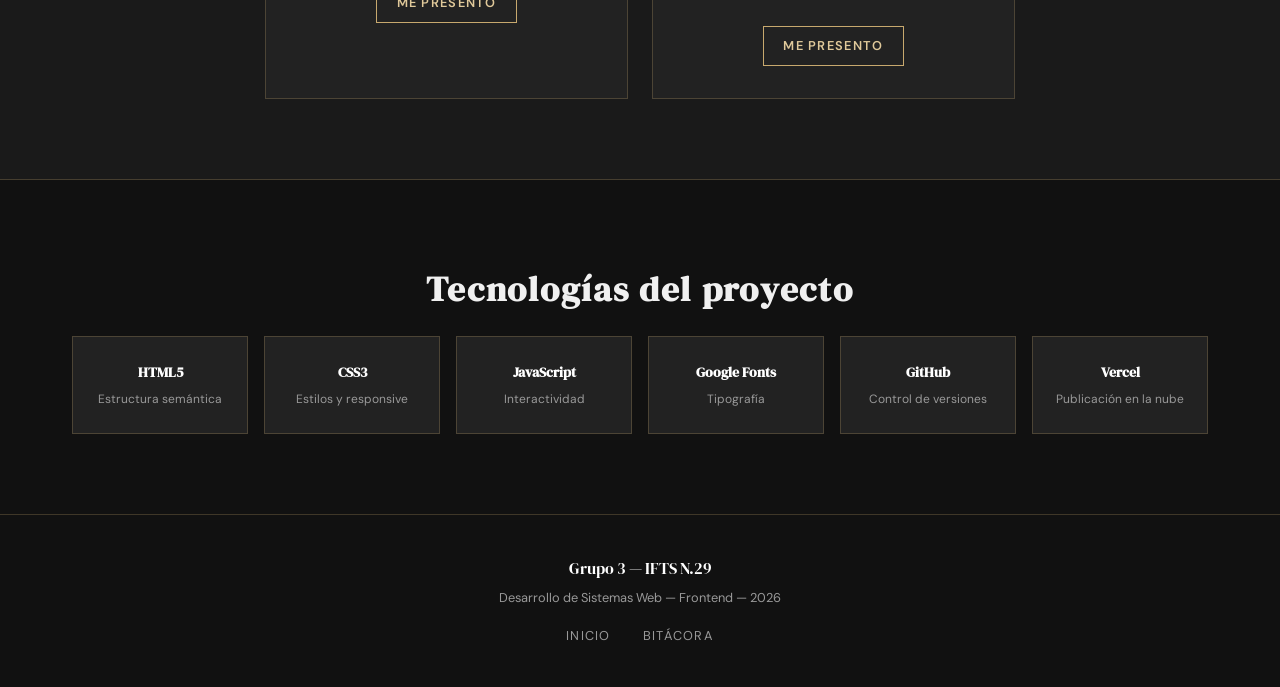
==== commit 9c1ae0d7: "feat: página individual Guillermo completa. Fix: se corrigieron detalles en main.js, en index.html y" ====
--- a/index.html
+++ b/index.html
@@ -139,13 +139,17 @@
               <div class="tarjeta-avatar">
                 <img
                   class="avatar-img"
-                  src="img/guillermo.jpg"
+                  src="img/img-guillermo/guillermo.jpg"
                   alt="Foto de Guillermo"
                 />
               </div>
               <div class="tarjeta-info">
-                <h3 class="tarjeta-nombre">Guillermo</h3>
-                <p class="tarjeta-rol">Estudiante de Desarrollo de Software</p>
+                <h3 class="tarjeta-nombre">Guillermo Benitez</h3>
+                <p class="tarjeta-rol">
+                  Estudiante de Desarrollo de Software. En pleno proceso de
+                  aprender a programar, con ganas de seguir creciendo en el mundo del
+                  desarrollo.
+                </p>
                 <a href="guillermo.html" class="btn-ver-portfolio"
                   >Me presento</a
                 >
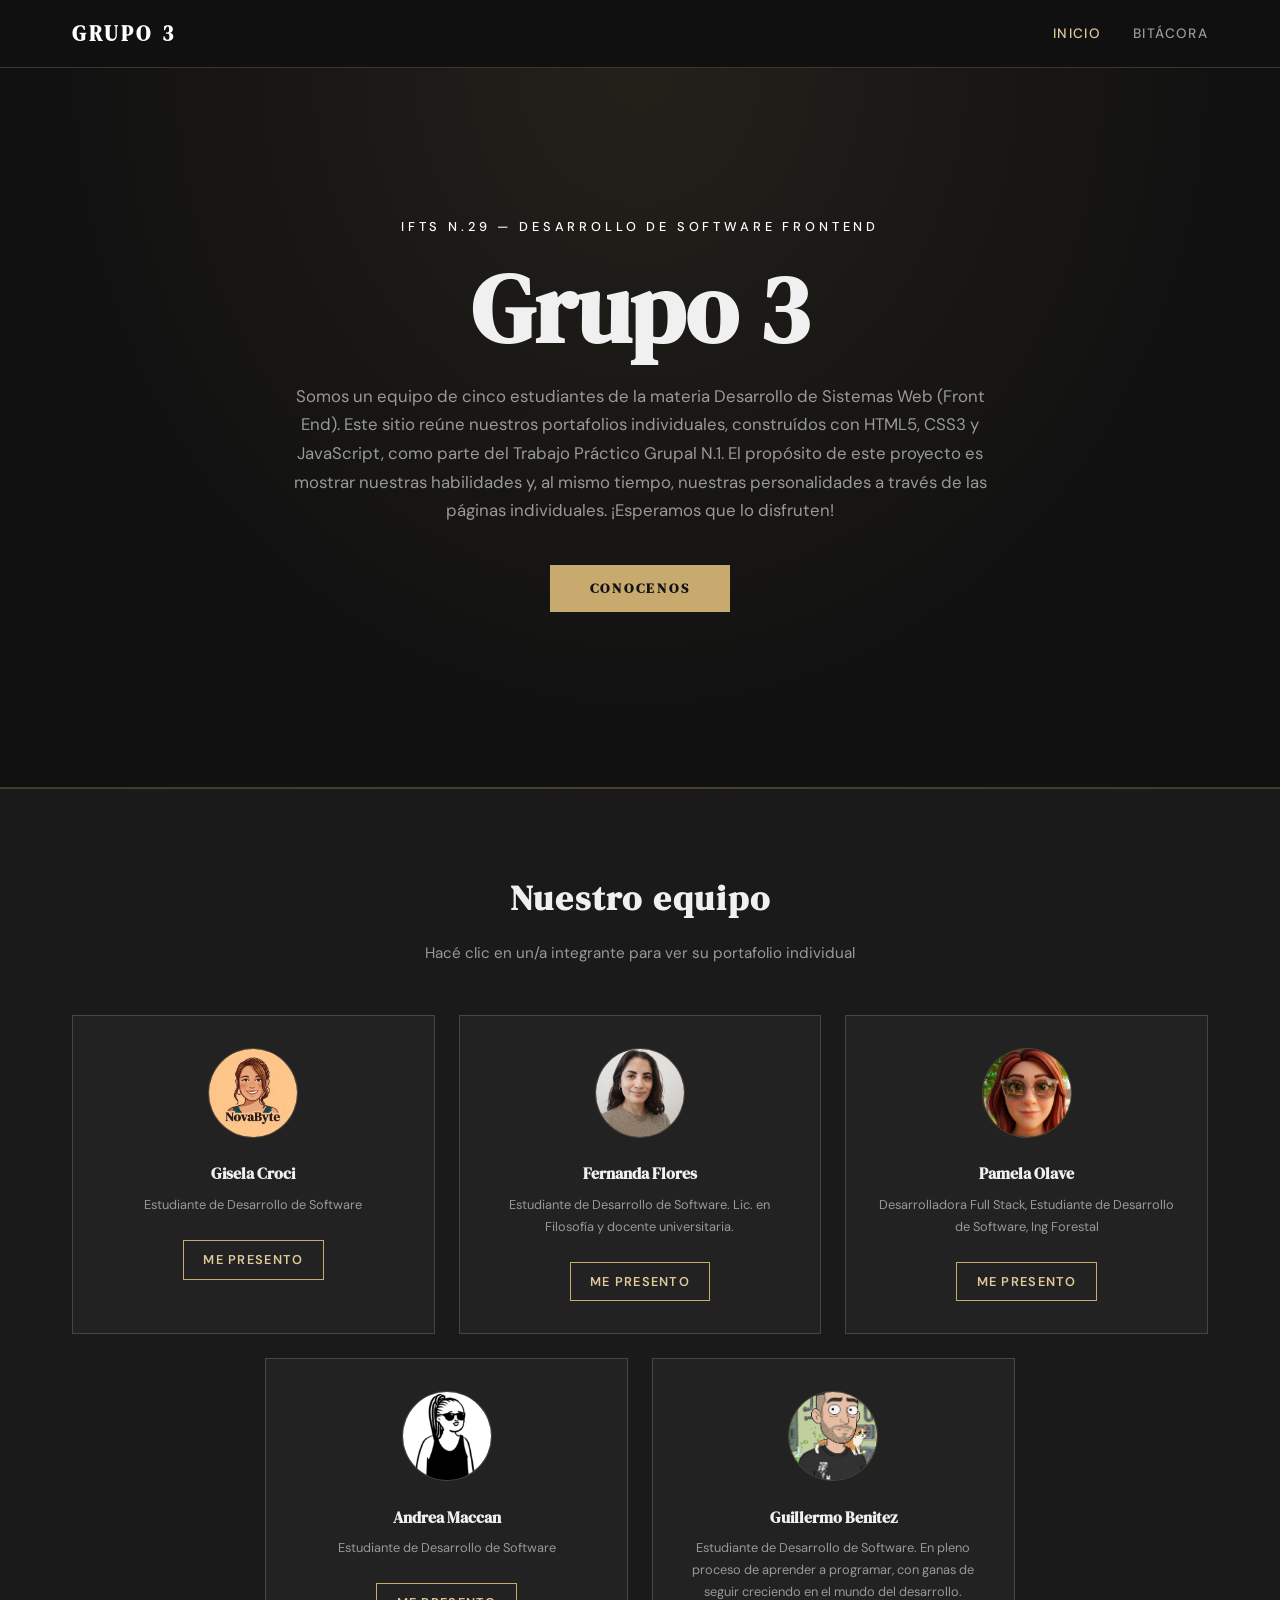
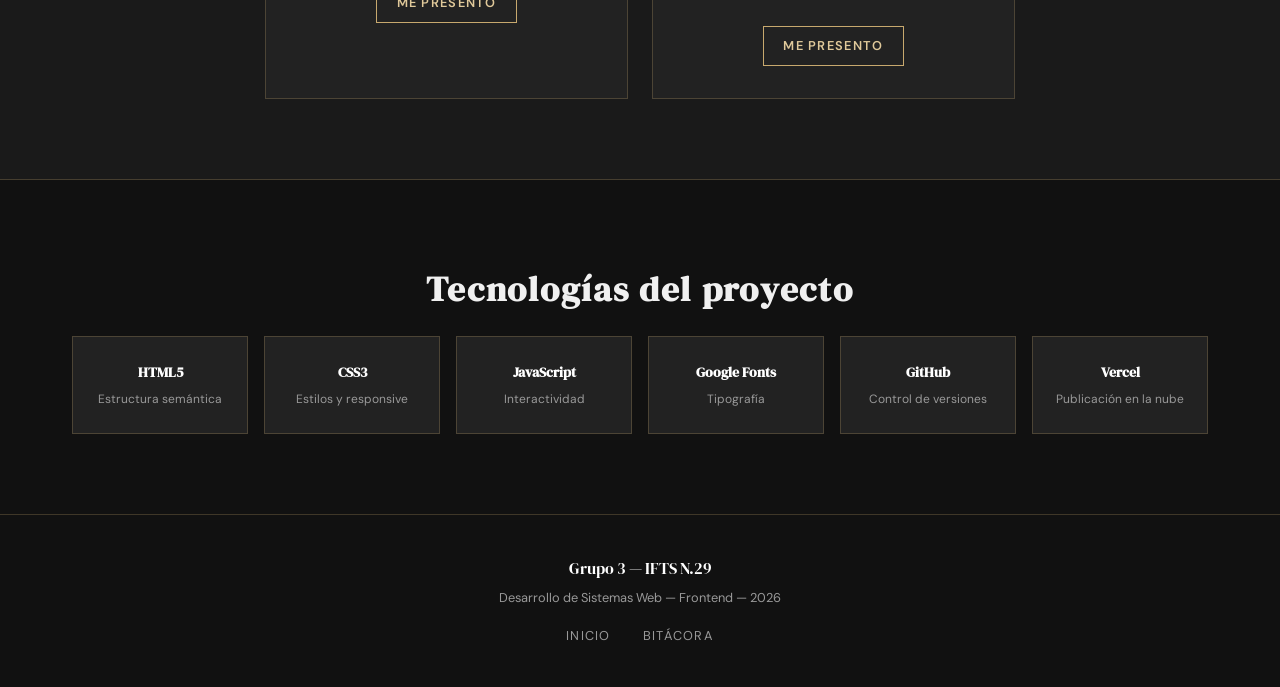
==== commit 43665979: "Fix: ruta correcta del CSS gisela.css" ====
--- a/index.html
+++ b/index.html
@@ -67,7 +67,7 @@
               <div class="tarjeta-avatar">
                 <img
                   class="avatar-img"
-                  src="img/gisela.jpg"
+                  src="img/img-gisela/imagen.jpg"
                   alt="Foto de Gisela"
                 />
               </div>
